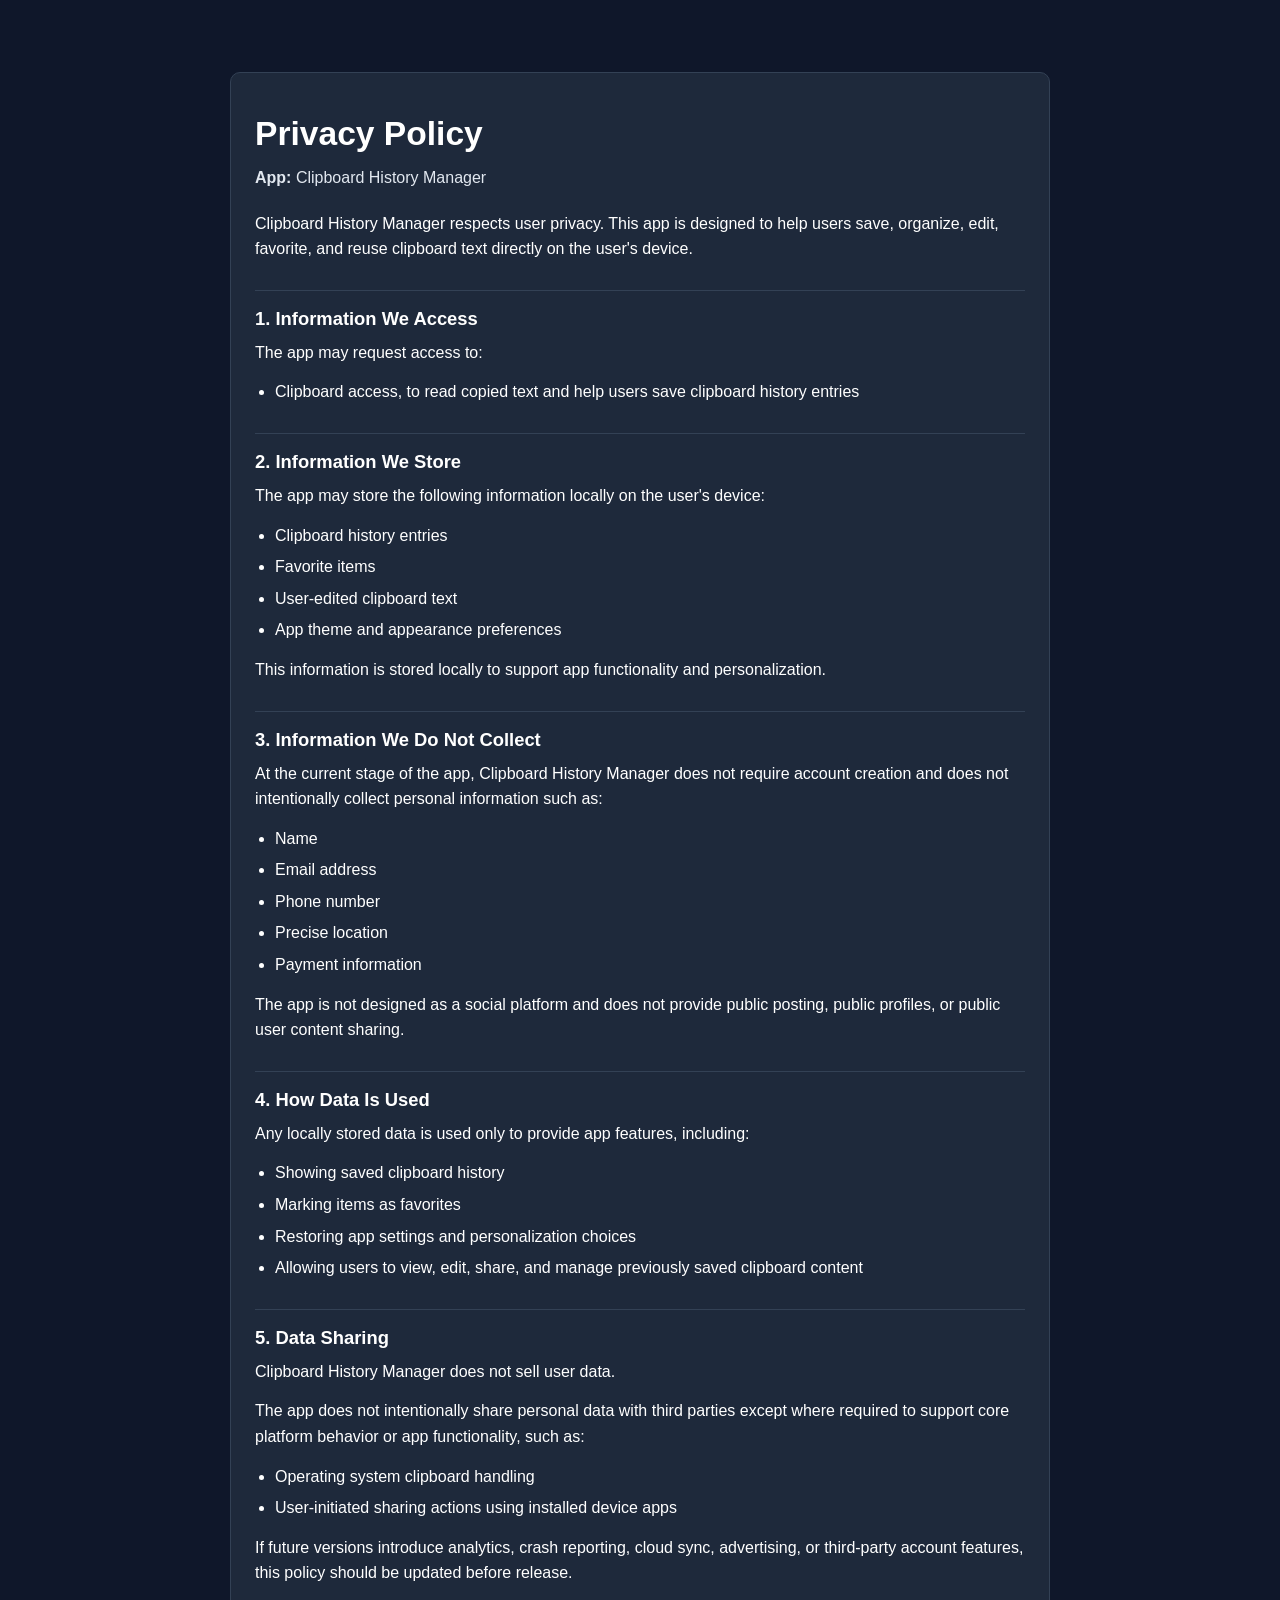
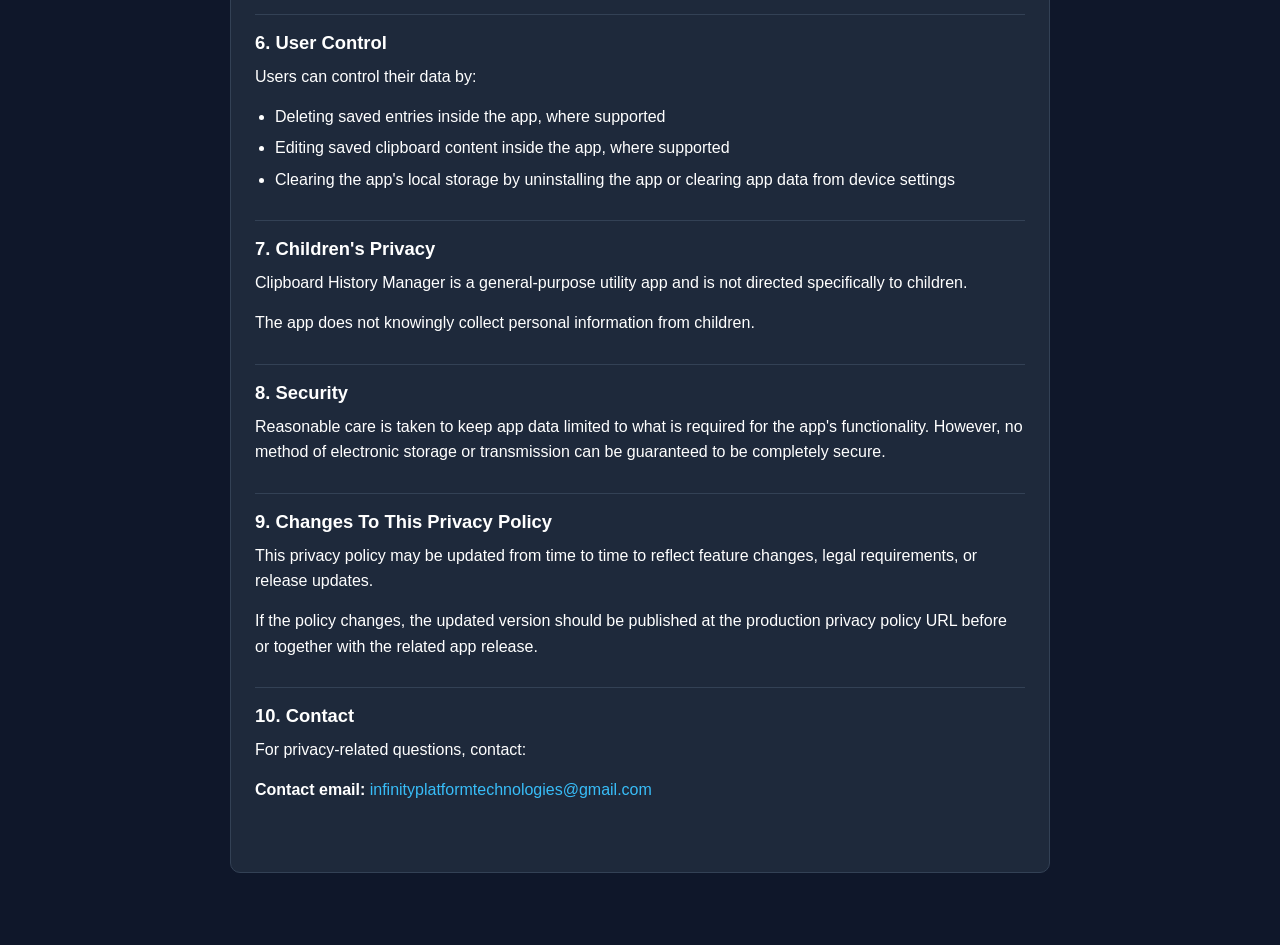
==== clipboard-history-manager/privacy-policy.html @ 902b2849 "Add privacy policy for Clipboard History Manager This file contains the privacy policy for the Clipb" ====
<!DOCTYPE html>
<html lang="en">
<head>
  <meta charset="utf-8">
  <meta name="viewport" content="width=device-width, initial-scale=1">
  <title>Clipboard History Manager Privacy Policy</title>
  <style>
    :root {
      color-scheme: light;
      --bg: #0f172a;
      --surface: #1e293b;
      --text: #ffffff;
      --muted: #cbd5f5;
      --border: #334155;
      --accent: #38bdf8;
    }

    * {
      box-sizing: border-box;
    }

    body {
      margin: 0;
      font-family: Arial, sans-serif;
      background: var(--bg);
      color: var(--text);
      line-height: 1.6;
    }

    .wrap {
      max-width: 1000px;
      margin: 32px auto;
      padding: 40px 20px;
      text-align: left;
    }

    .panel {
      max-width: 820px;
      margin: 0 auto;
      padding: 40px 24px 56px;
      background: var(--surface);
      border-top: 1px solid var(--border);
      border-bottom: 1px solid var(--border);
      border-left: 1px solid var(--border);
      border-right: 1px solid var(--border);
      border-radius: 10px;
    }

    h1, h2 {
      line-height: 1.25;
      margin-top: 0;
    }

    h1 {
      font-size: 2.1rem;
      margin-bottom: 10px;
    }

    h2 {
      font-size: 1.15rem;
      margin-top: 28px;
      margin-bottom: 10px;
      color: var(--text);
      padding-top: 16px;
      border-top: 1px solid var(--border);
    }

    p {
      margin: 0 0 14px;
    }

    ul {
      margin: 0 0 14px 20px;
      padding: 0;
    }

    li {
      margin-bottom: 6px;
    }

    .meta {
      color: #e2e8f0;
      margin-bottom: 20px;
    }

    a {
      color: var(--accent);
      text-decoration: none;
    }

    a:hover {
      text-decoration: underline;
    }
  </style>
</head>
<body>
  <main class="wrap">
    <section class="panel">
      <h1>Privacy Policy</h1>
      <p class="meta"><strong>App:</strong> Clipboard History Manager</p>

      <p>Clipboard History Manager respects user privacy. This app is designed to help users save, organize, edit, favorite, and reuse clipboard text directly on the user's device.</p>

      <h2>1. Information We Access</h2>
      <p>The app may request access to:</p>
      <ul>
        <li>Clipboard access, to read copied text and help users save clipboard history entries</li>
      </ul>

      <h2>2. Information We Store</h2>
      <p>The app may store the following information locally on the user's device:</p>
      <ul>
        <li>Clipboard history entries</li>
        <li>Favorite items</li>
        <li>User-edited clipboard text</li>
        <li>App theme and appearance preferences</li>
      </ul>
      <p>This information is stored locally to support app functionality and personalization.</p>

      <h2>3. Information We Do Not Collect</h2>
      <p>At the current stage of the app, Clipboard History Manager does not require account creation and does not intentionally collect personal information such as:</p>
      <ul>
        <li>Name</li>
        <li>Email address</li>
        <li>Phone number</li>
        <li>Precise location</li>
        <li>Payment information</li>
      </ul>
      <p>The app is not designed as a social platform and does not provide public posting, public profiles, or public user content sharing.</p>

      <h2>4. How Data Is Used</h2>
      <p>Any locally stored data is used only to provide app features, including:</p>
      <ul>
        <li>Showing saved clipboard history</li>
        <li>Marking items as favorites</li>
        <li>Restoring app settings and personalization choices</li>
        <li>Allowing users to view, edit, share, and manage previously saved clipboard content</li>
      </ul>

      <h2>5. Data Sharing</h2>
      <p>Clipboard History Manager does not sell user data.</p>
      <p>The app does not intentionally share personal data with third parties except where required to support core platform behavior or app functionality, such as:</p>
      <ul>
        <li>Operating system clipboard handling</li>
        <li>User-initiated sharing actions using installed device apps</li>
      </ul>
      <p>If future versions introduce analytics, crash reporting, cloud sync, advertising, or third-party account features, this policy should be updated before release.</p>

      <h2>6. User Control</h2>
      <p>Users can control their data by:</p>
      <ul>
        <li>Deleting saved entries inside the app, where supported</li>
        <li>Editing saved clipboard content inside the app, where supported</li>
        <li>Clearing the app's local storage by uninstalling the app or clearing app data from device settings</li>
      </ul>

      <h2>7. Children's Privacy</h2>
      <p>Clipboard History Manager is a general-purpose utility app and is not directed specifically to children.</p>
      <p>The app does not knowingly collect personal information from children.</p>

      <h2>8. Security</h2>
      <p>Reasonable care is taken to keep app data limited to what is required for the app's functionality. However, no method of electronic storage or transmission can be guaranteed to be completely secure.</p>

      <h2>9. Changes To This Privacy Policy</h2>
      <p>This privacy policy may be updated from time to time to reflect feature changes, legal requirements, or release updates.</p>
      <p>If the policy changes, the updated version should be published at the production privacy policy URL before or together with the related app release.</p>

      <h2>10. Contact</h2>
      <p>For privacy-related questions, contact:</p>
      <p><strong>Contact email:</strong> <a href="mailto:infinityplatformtechnologies@gmail.com">infinityplatformtechnologies@gmail.com</a></p>
    </section>
  </main>
</body>
</html>
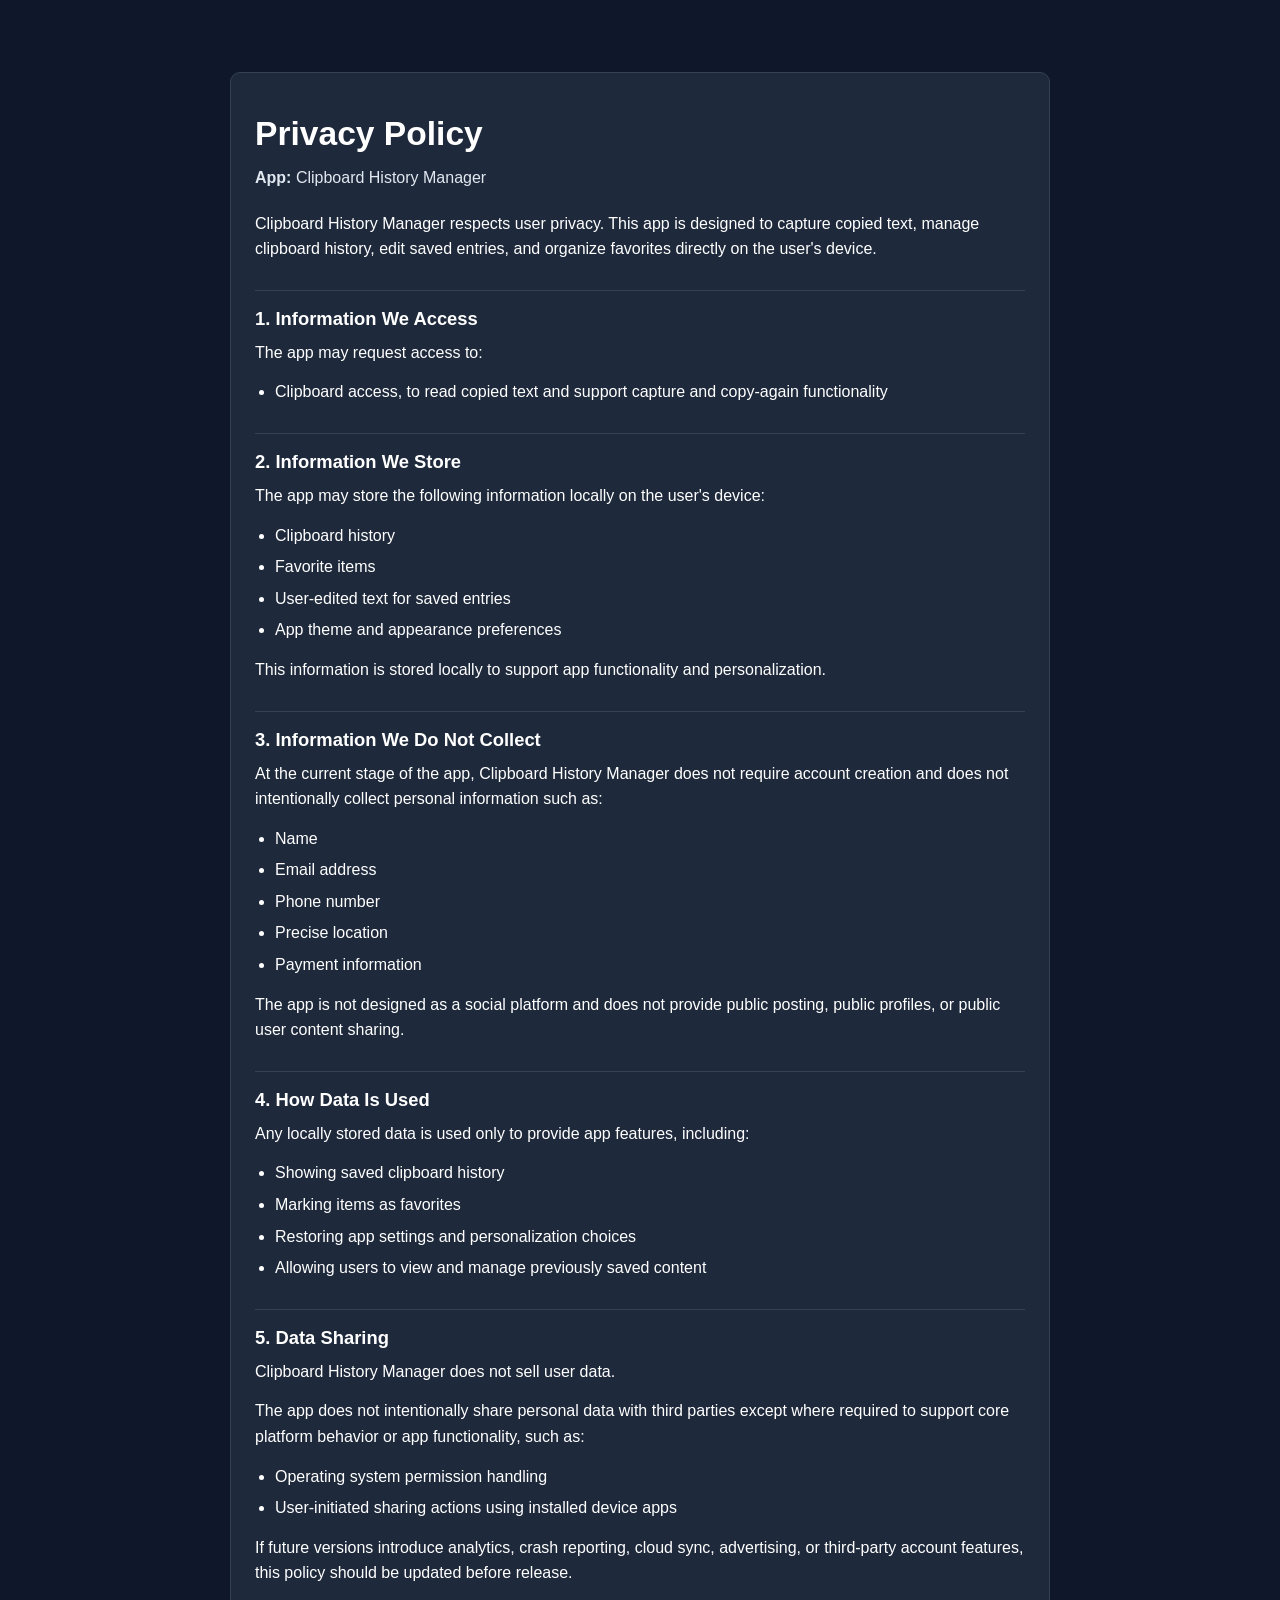
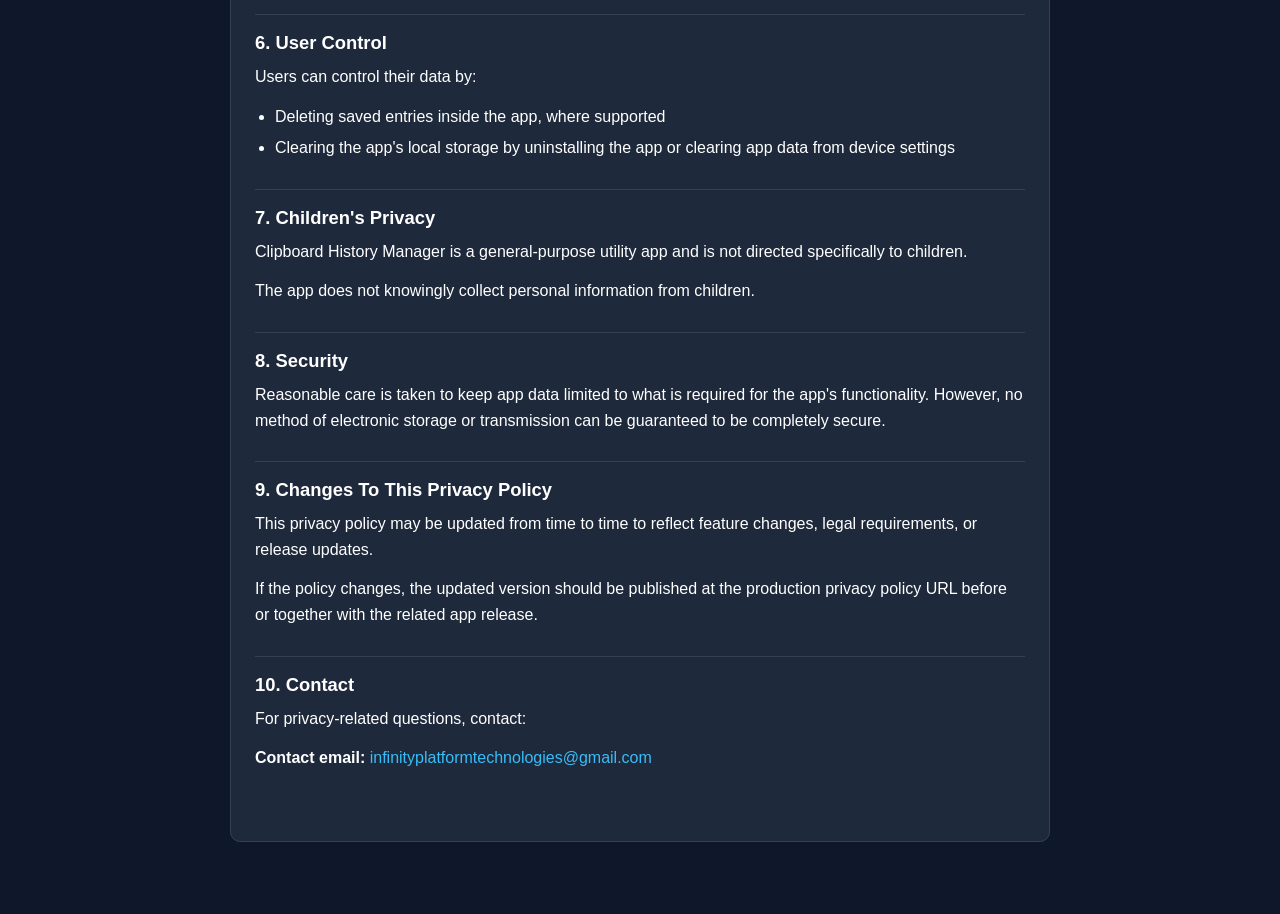
==== commit bbec6fb1: "Update privacy policy language for clarity" ====
--- a/clipboard-history-manager/privacy-policy.html
+++ b/clipboard-history-manager/privacy-policy.html
@@ -99,20 +99,20 @@
       <h1>Privacy Policy</h1>
       <p class="meta"><strong>App:</strong> Clipboard History Manager</p>
 
-      <p>Clipboard History Manager respects user privacy. This app is designed to help users save, organize, edit, favorite, and reuse clipboard text directly on the user's device.</p>
+      <p>Clipboard History Manager respects user privacy. This app is designed to capture copied text, manage clipboard history, edit saved entries, and organize favorites directly on the user's device.</p>
 
       <h2>1. Information We Access</h2>
       <p>The app may request access to:</p>
       <ul>
-        <li>Clipboard access, to read copied text and help users save clipboard history entries</li>
+        <li>Clipboard access, to read copied text and support capture and copy-again functionality</li>
       </ul>
 
       <h2>2. Information We Store</h2>
       <p>The app may store the following information locally on the user's device:</p>
       <ul>
-        <li>Clipboard history entries</li>
+        <li>Clipboard history</li>
         <li>Favorite items</li>
-        <li>User-edited clipboard text</li>
+        <li>User-edited text for saved entries</li>
         <li>App theme and appearance preferences</li>
       </ul>
       <p>This information is stored locally to support app functionality and personalization.</p>
@@ -134,14 +134,14 @@
         <li>Showing saved clipboard history</li>
         <li>Marking items as favorites</li>
         <li>Restoring app settings and personalization choices</li>
-        <li>Allowing users to view, edit, share, and manage previously saved clipboard content</li>
+        <li>Allowing users to view and manage previously saved content</li>
       </ul>
 
       <h2>5. Data Sharing</h2>
       <p>Clipboard History Manager does not sell user data.</p>
       <p>The app does not intentionally share personal data with third parties except where required to support core platform behavior or app functionality, such as:</p>
       <ul>
-        <li>Operating system clipboard handling</li>
+        <li>Operating system permission handling</li>
         <li>User-initiated sharing actions using installed device apps</li>
       </ul>
       <p>If future versions introduce analytics, crash reporting, cloud sync, advertising, or third-party account features, this policy should be updated before release.</p>
@@ -150,7 +150,6 @@
       <p>Users can control their data by:</p>
       <ul>
         <li>Deleting saved entries inside the app, where supported</li>
-        <li>Editing saved clipboard content inside the app, where supported</li>
         <li>Clearing the app's local storage by uninstalling the app or clearing app data from device settings</li>
       </ul>
 
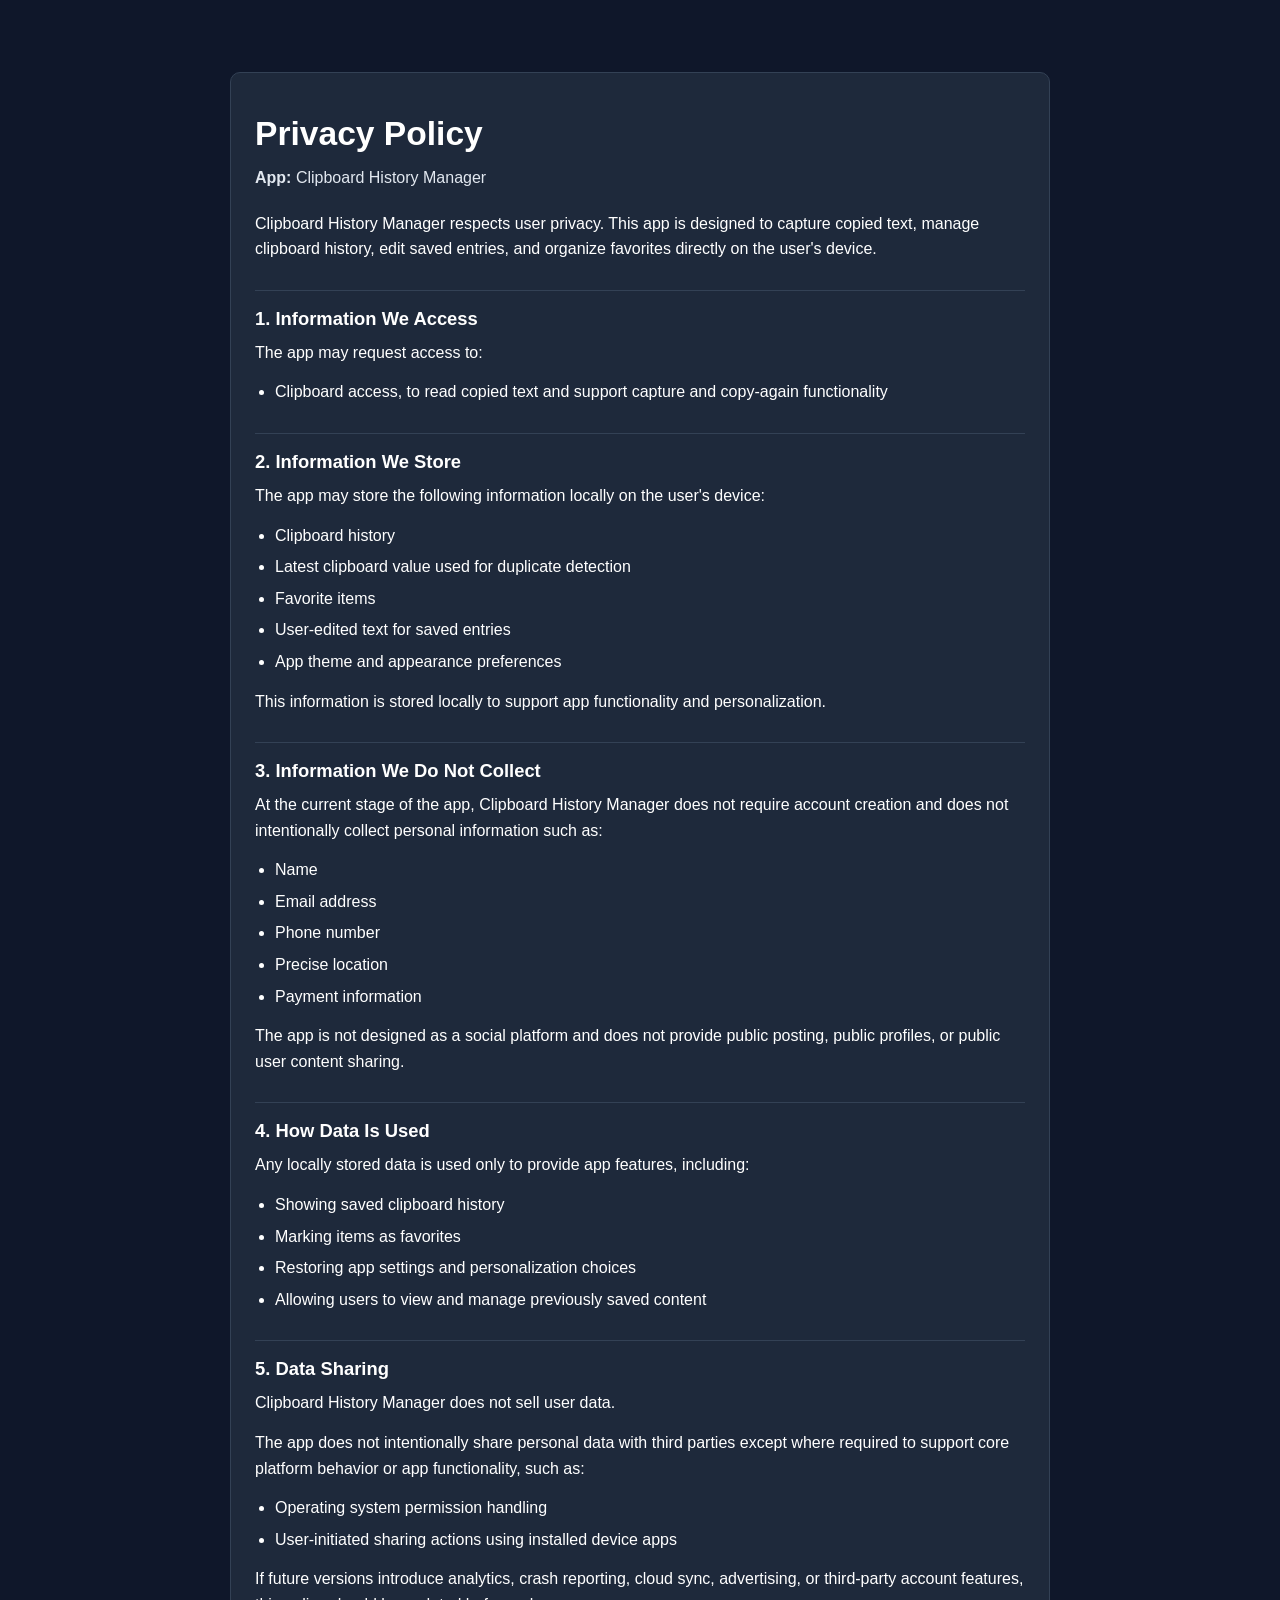
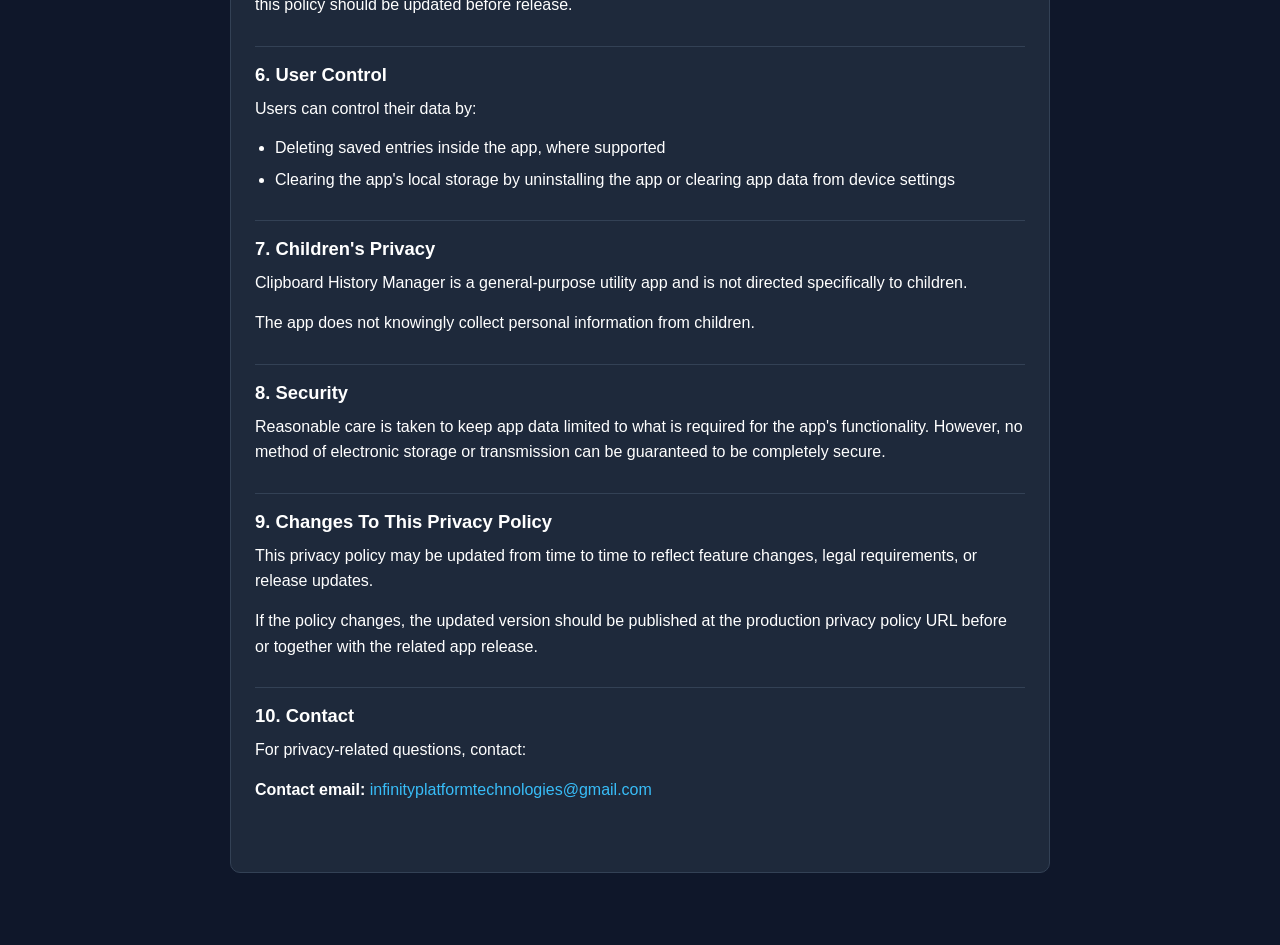
==== commit ca7d4cf8: "Update privacy-policy.html" ====
--- a/clipboard-history-manager/privacy-policy.html
+++ b/clipboard-history-manager/privacy-policy.html
@@ -111,6 +111,7 @@
       <p>The app may store the following information locally on the user's device:</p>
       <ul>
         <li>Clipboard history</li>
+        <li>Latest clipboard value used for duplicate detection</li>
         <li>Favorite items</li>
         <li>User-edited text for saved entries</li>
         <li>App theme and appearance preferences</li>
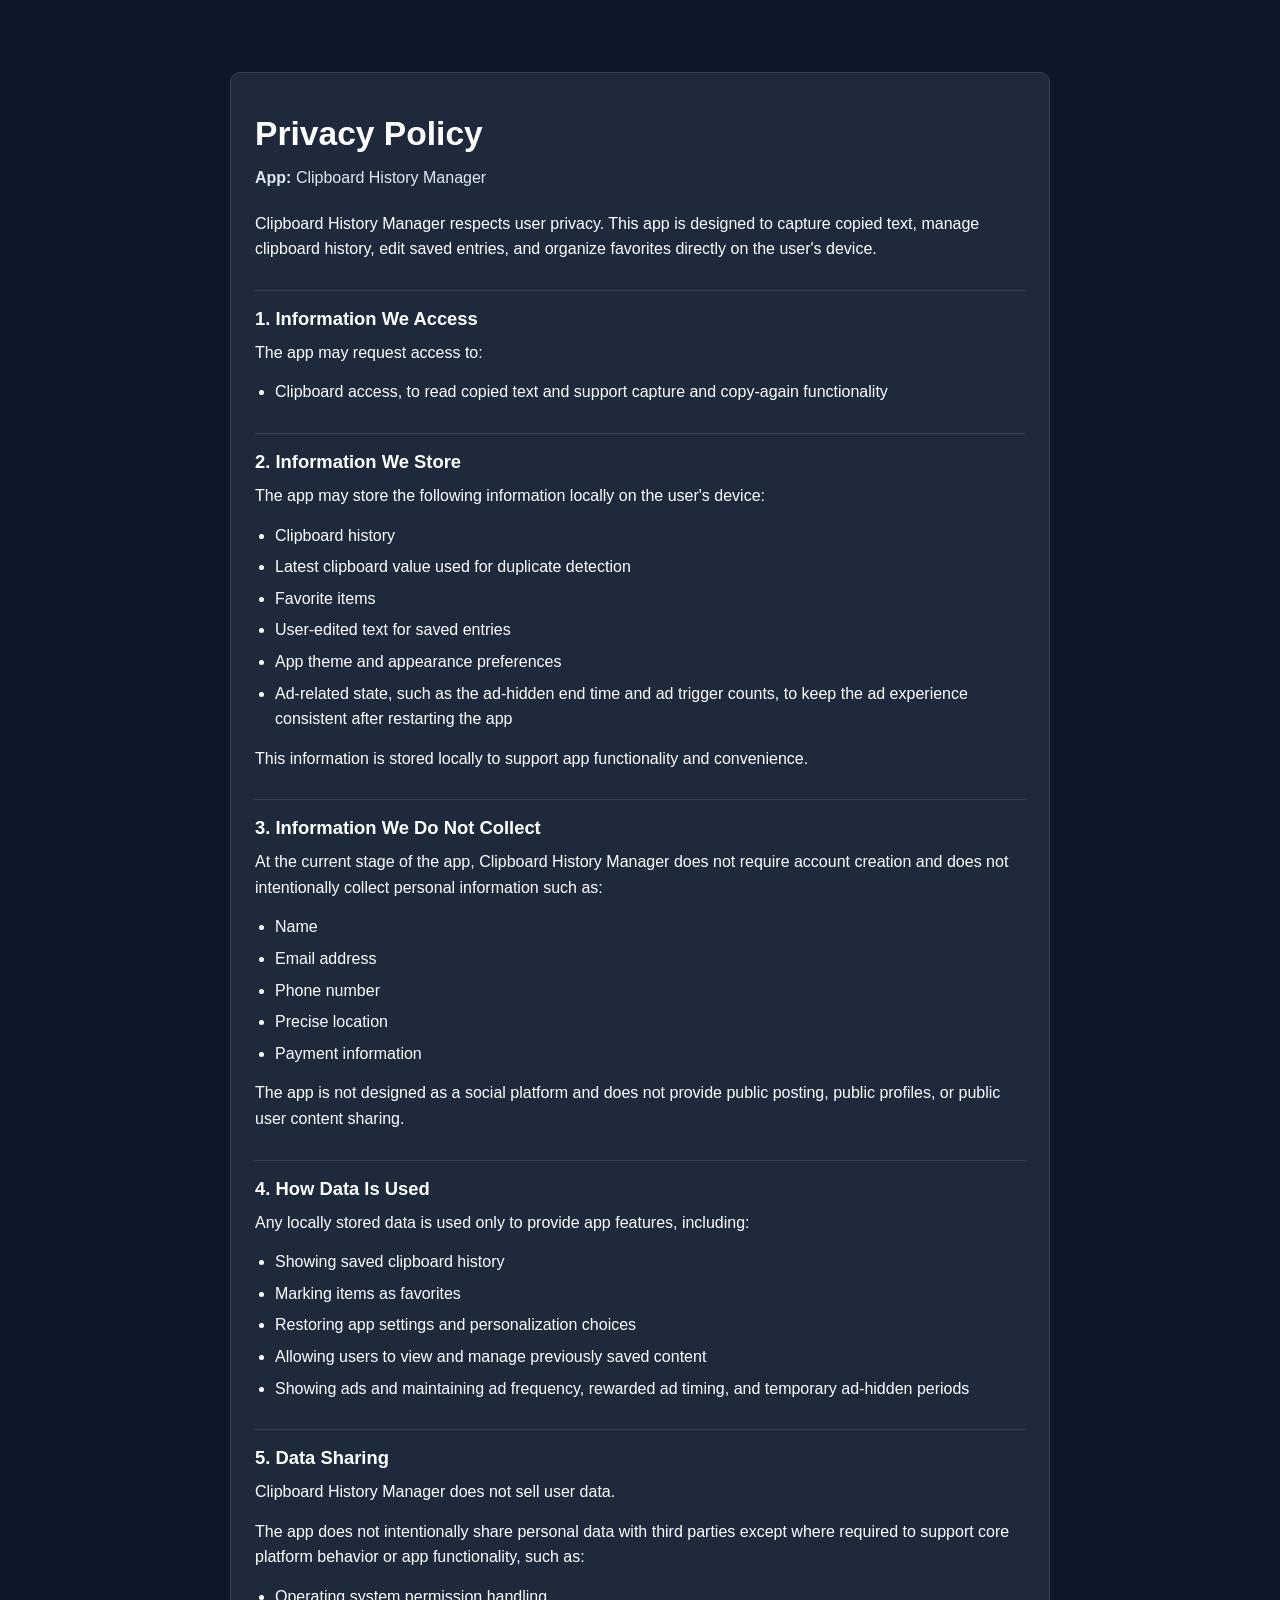
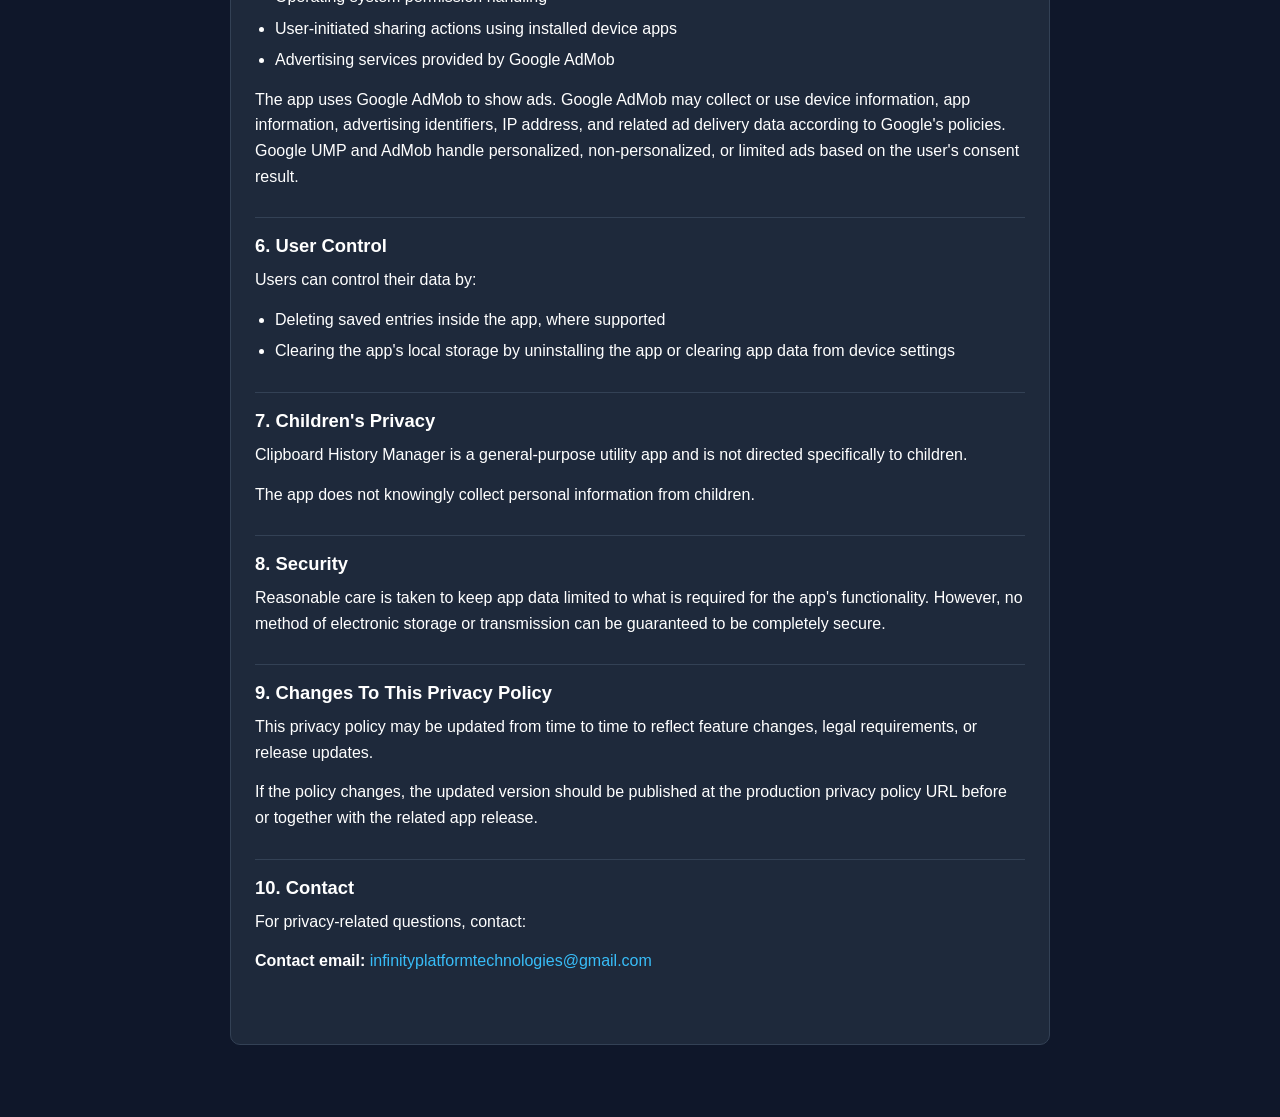
==== commit 3941a677: "Update privacy-policy.html" ====
--- a/clipboard-history-manager/privacy-policy.html
+++ b/clipboard-history-manager/privacy-policy.html
@@ -115,8 +115,9 @@
         <li>Favorite items</li>
         <li>User-edited text for saved entries</li>
         <li>App theme and appearance preferences</li>
+        <li>Ad-related state, such as the ad-hidden end time and ad trigger counts, to keep the ad experience consistent after restarting the app</li>
       </ul>
-      <p>This information is stored locally to support app functionality and personalization.</p>
+      <p>This information is stored locally to support app functionality and convenience.</p>
 
       <h2>3. Information We Do Not Collect</h2>
       <p>At the current stage of the app, Clipboard History Manager does not require account creation and does not intentionally collect personal information such as:</p>
@@ -136,6 +137,7 @@
         <li>Marking items as favorites</li>
         <li>Restoring app settings and personalization choices</li>
         <li>Allowing users to view and manage previously saved content</li>
+        <li>Showing ads and maintaining ad frequency, rewarded ad timing, and temporary ad-hidden periods</li>
       </ul>
 
       <h2>5. Data Sharing</h2>
@@ -144,8 +146,9 @@
       <ul>
         <li>Operating system permission handling</li>
         <li>User-initiated sharing actions using installed device apps</li>
+        <li>Advertising services provided by Google AdMob</li>
       </ul>
-      <p>If future versions introduce analytics, crash reporting, cloud sync, advertising, or third-party account features, this policy should be updated before release.</p>
+      <p>The app uses Google AdMob to show ads. Google AdMob may collect or use device information, app information, advertising identifiers, IP address, and related ad delivery data according to Google's policies. Google UMP and AdMob handle personalized, non-personalized, or limited ads based on the user's consent result.</p>
 
       <h2>6. User Control</h2>
       <p>Users can control their data by:</p>
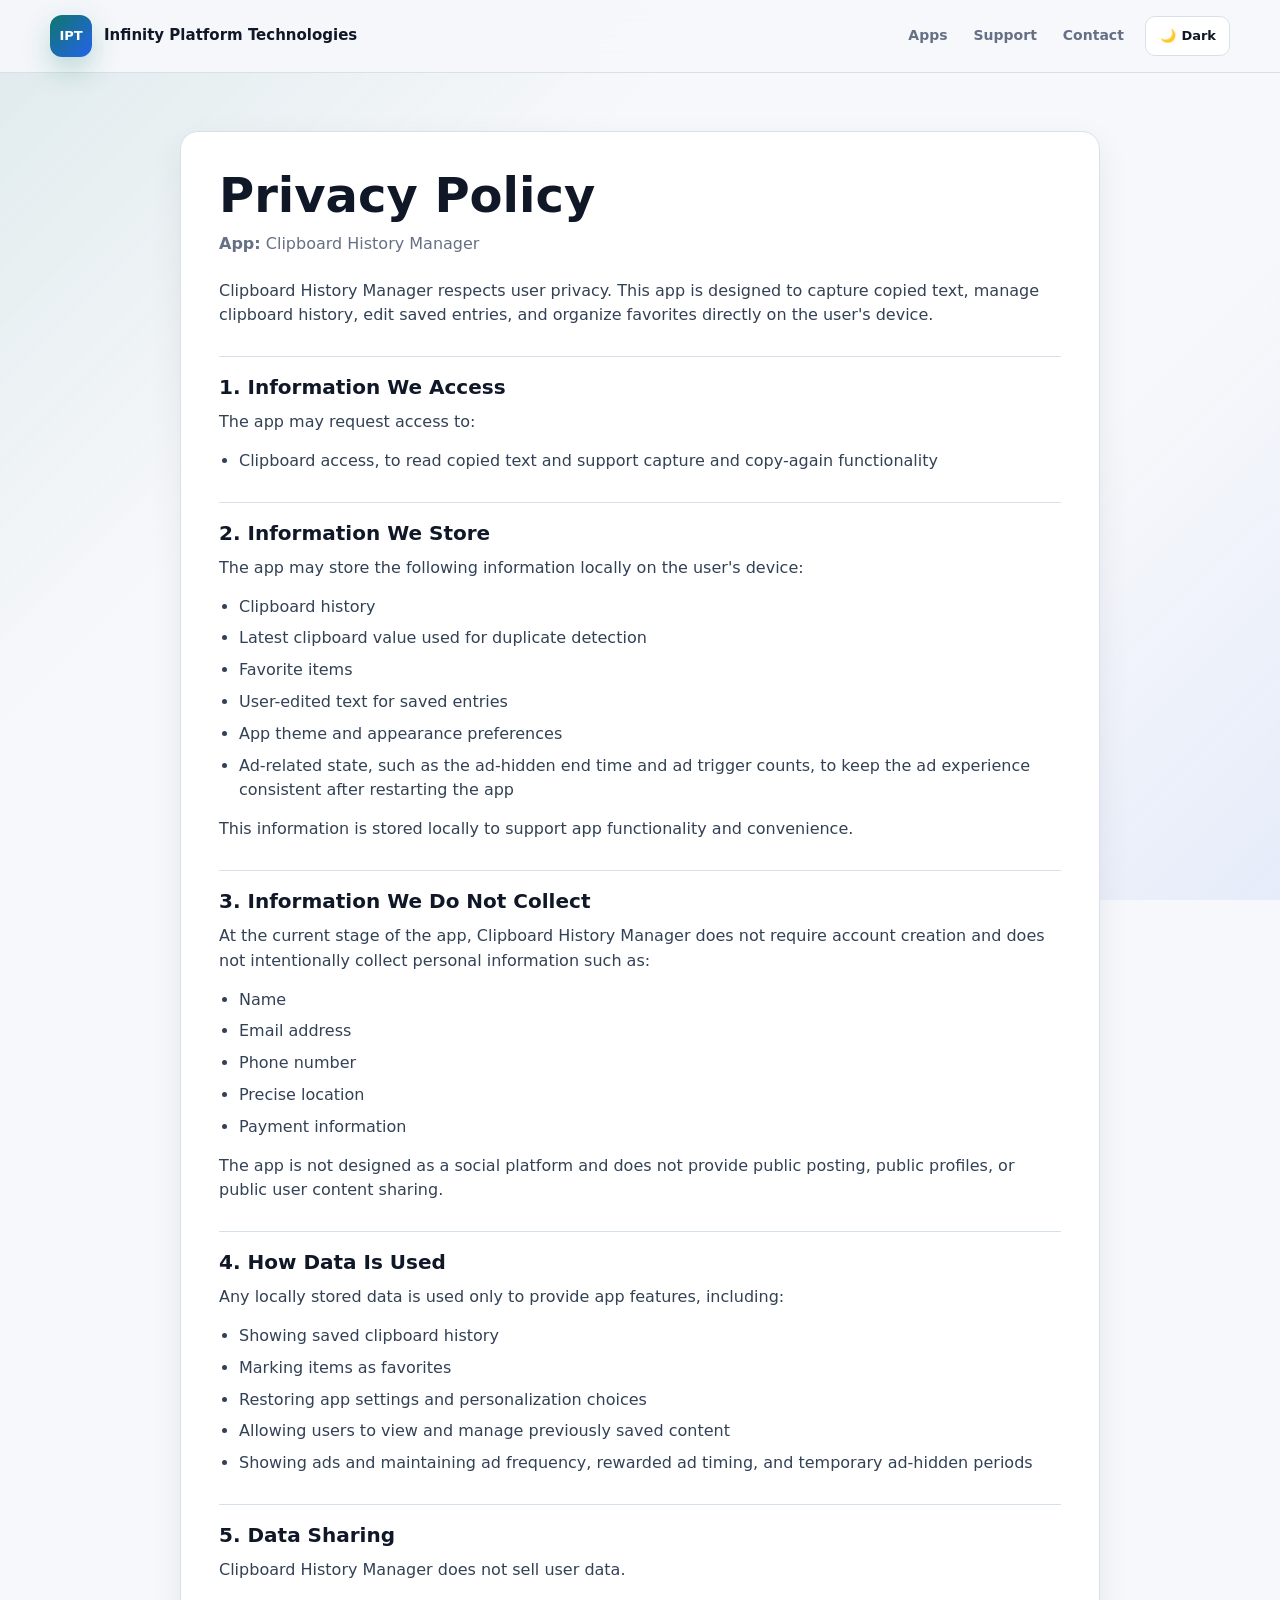
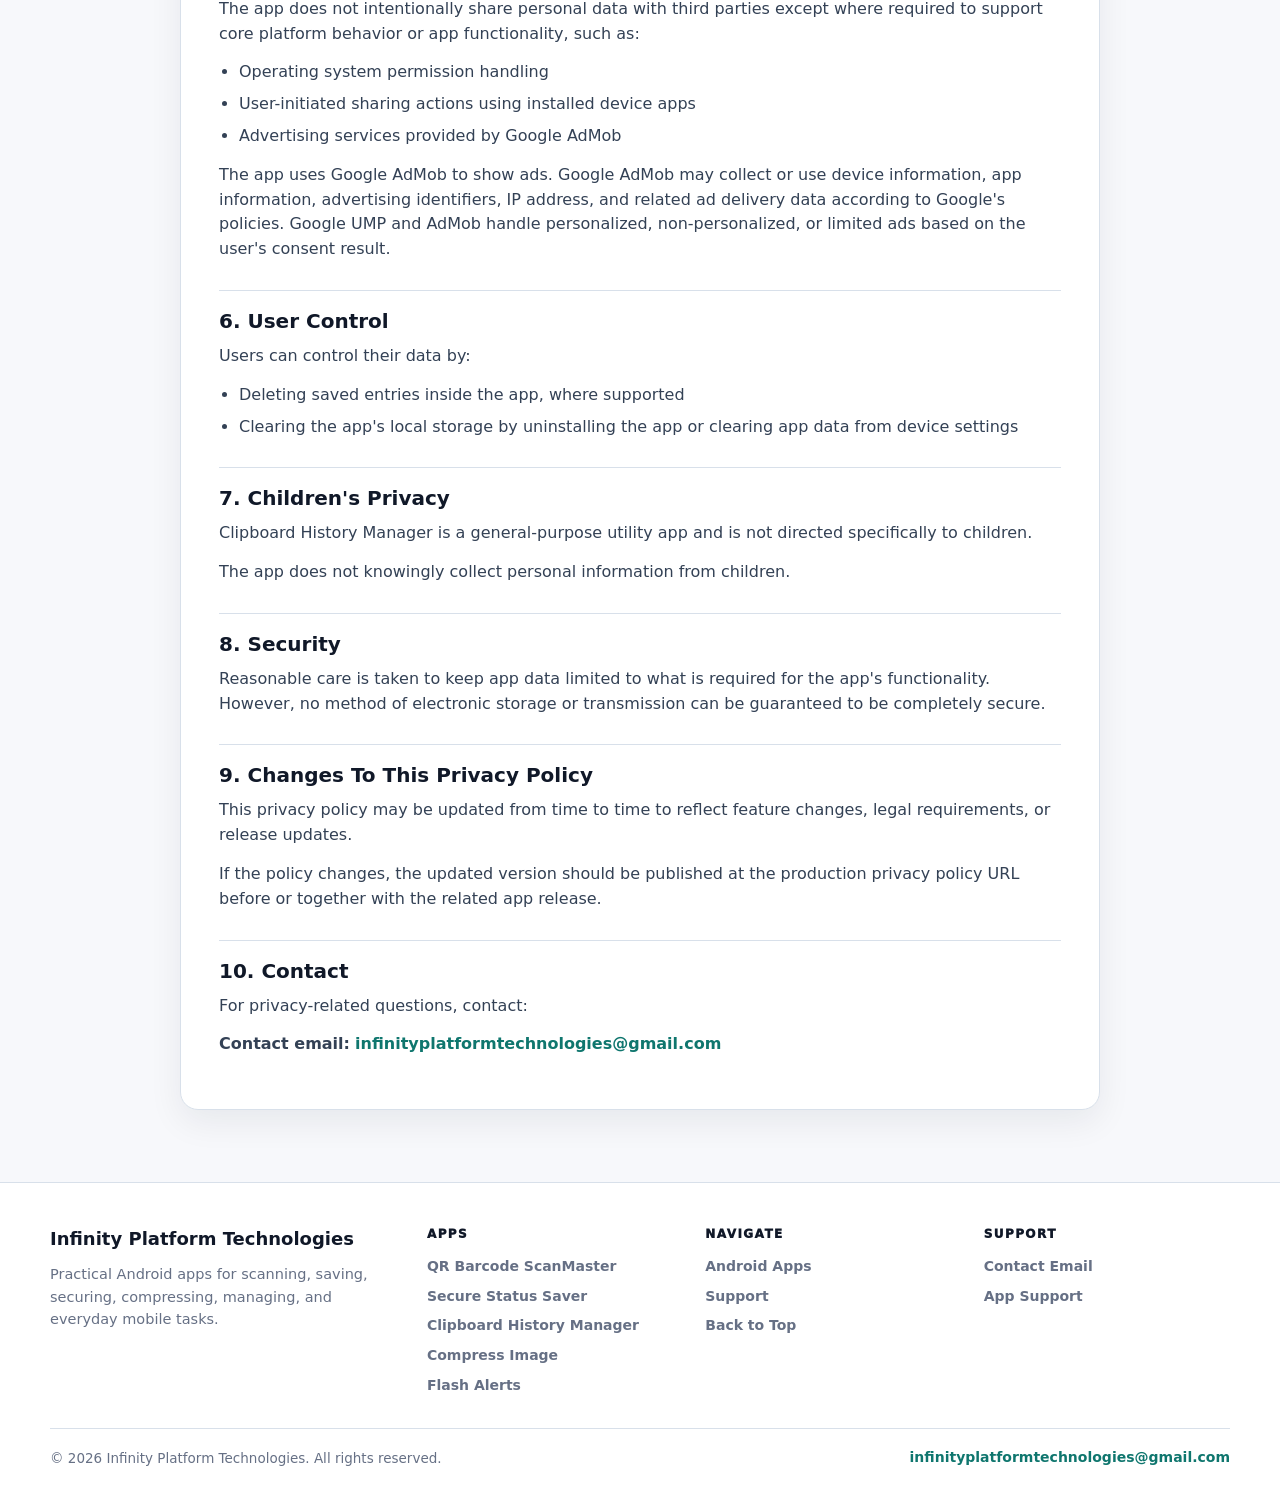
==== commit 91e672f6: "Add files via upload" ====
--- a/clipboard-history-manager/privacy-policy.html
+++ b/clipboard-history-manager/privacy-policy.html
@@ -1,177 +1,98 @@
 <!DOCTYPE html>
-<html lang="en">
+<html lang="en" data-theme="light">
 <head>
-  <meta charset="utf-8">
-  <meta name="viewport" content="width=device-width, initial-scale=1">
+  <meta charset="utf-8" />
+  <meta name="viewport" content="width=device-width, initial-scale=1" />
   <title>Clipboard History Manager Privacy Policy</title>
-  <style>
-    :root {
-      color-scheme: light;
-      --bg: #0f172a;
-      --surface: #1e293b;
-      --text: #ffffff;
-      --muted: #cbd5f5;
-      --border: #334155;
-      --accent: #38bdf8;
-    }
+  <meta name="robots" content="index, follow" />
+  <meta name="theme-color" content="#0f766e" />
+  <link rel="stylesheet" href="/index.css" />
+</head>
+<body id="top" data-page="privacy">
+  <div id="site-header"></div>
 
-    * {
-      box-sizing: border-box;
-    }
-
-    body {
-      margin: 0;
-      font-family: Arial, sans-serif;
-      background: var(--bg);
-      color: var(--text);
-      line-height: 1.6;
-    }
-
-    .wrap {
-      max-width: 1000px;
-      margin: 32px auto;
-      padding: 40px 20px;
-      text-align: left;
-    }
-
-    .panel {
-      max-width: 820px;
-      margin: 0 auto;
-      padding: 40px 24px 56px;
-      background: var(--surface);
-      border-top: 1px solid var(--border);
-      border-bottom: 1px solid var(--border);
-      border-left: 1px solid var(--border);
-      border-right: 1px solid var(--border);
-      border-radius: 10px;
-    }
-
-    h1, h2 {
-      line-height: 1.25;
-      margin-top: 0;
-    }
-
-    h1 {
-      font-size: 2.1rem;
-      margin-bottom: 10px;
-    }
-
-    h2 {
-      font-size: 1.15rem;
-      margin-top: 28px;
-      margin-bottom: 10px;
-      color: var(--text);
-      padding-top: 16px;
-      border-top: 1px solid var(--border);
-    }
-
-    p {
-      margin: 0 0 14px;
-    }
-
-    ul {
-      margin: 0 0 14px 20px;
-      padding: 0;
-    }
-
-    li {
-      margin-bottom: 6px;
-    }
-
-    .meta {
-      color: #e2e8f0;
-      margin-bottom: 20px;
-    }
-
-    a {
-      color: var(--accent);
-      text-decoration: none;
-    }
-
-    a:hover {
-      text-decoration: underline;
-    }
-  </style>
-</head>
-<body>
-  <main class="wrap">
-    <section class="panel">
-      <h1>Privacy Policy</h1>
-      <p class="meta"><strong>App:</strong> Clipboard History Manager</p>
-
-      <p>Clipboard History Manager respects user privacy. This app is designed to capture copied text, manage clipboard history, edit saved entries, and organize favorites directly on the user's device.</p>
-
-      <h2>1. Information We Access</h2>
-      <p>The app may request access to:</p>
-      <ul>
-        <li>Clipboard access, to read copied text and support capture and copy-again functionality</li>
-      </ul>
-
-      <h2>2. Information We Store</h2>
-      <p>The app may store the following information locally on the user's device:</p>
-      <ul>
-        <li>Clipboard history</li>
-        <li>Latest clipboard value used for duplicate detection</li>
-        <li>Favorite items</li>
-        <li>User-edited text for saved entries</li>
-        <li>App theme and appearance preferences</li>
-        <li>Ad-related state, such as the ad-hidden end time and ad trigger counts, to keep the ad experience consistent after restarting the app</li>
-      </ul>
-      <p>This information is stored locally to support app functionality and convenience.</p>
-
-      <h2>3. Information We Do Not Collect</h2>
-      <p>At the current stage of the app, Clipboard History Manager does not require account creation and does not intentionally collect personal information such as:</p>
-      <ul>
-        <li>Name</li>
-        <li>Email address</li>
-        <li>Phone number</li>
-        <li>Precise location</li>
-        <li>Payment information</li>
-      </ul>
-      <p>The app is not designed as a social platform and does not provide public posting, public profiles, or public user content sharing.</p>
-
-      <h2>4. How Data Is Used</h2>
-      <p>Any locally stored data is used only to provide app features, including:</p>
-      <ul>
-        <li>Showing saved clipboard history</li>
-        <li>Marking items as favorites</li>
-        <li>Restoring app settings and personalization choices</li>
-        <li>Allowing users to view and manage previously saved content</li>
-        <li>Showing ads and maintaining ad frequency, rewarded ad timing, and temporary ad-hidden periods</li>
-      </ul>
-
-      <h2>5. Data Sharing</h2>
-      <p>Clipboard History Manager does not sell user data.</p>
-      <p>The app does not intentionally share personal data with third parties except where required to support core platform behavior or app functionality, such as:</p>
-      <ul>
-        <li>Operating system permission handling</li>
-        <li>User-initiated sharing actions using installed device apps</li>
-        <li>Advertising services provided by Google AdMob</li>
-      </ul>
-      <p>The app uses Google AdMob to show ads. Google AdMob may collect or use device information, app information, advertising identifiers, IP address, and related ad delivery data according to Google's policies. Google UMP and AdMob handle personalized, non-personalized, or limited ads based on the user's consent result.</p>
-
-      <h2>6. User Control</h2>
-      <p>Users can control their data by:</p>
-      <ul>
-        <li>Deleting saved entries inside the app, where supported</li>
-        <li>Clearing the app's local storage by uninstalling the app or clearing app data from device settings</li>
-      </ul>
-
-      <h2>7. Children's Privacy</h2>
-      <p>Clipboard History Manager is a general-purpose utility app and is not directed specifically to children.</p>
-      <p>The app does not knowingly collect personal information from children.</p>
-
-      <h2>8. Security</h2>
-      <p>Reasonable care is taken to keep app data limited to what is required for the app's functionality. However, no method of electronic storage or transmission can be guaranteed to be completely secure.</p>
-
-      <h2>9. Changes To This Privacy Policy</h2>
-      <p>This privacy policy may be updated from time to time to reflect feature changes, legal requirements, or release updates.</p>
-      <p>If the policy changes, the updated version should be published at the production privacy policy URL before or together with the related app release.</p>
-
-      <h2>10. Contact</h2>
-      <p>For privacy-related questions, contact:</p>
+  <main class="policy-page">
+    <section class="policy-panel">
+      <h1>Privacy Policy</h1>
+      <p class="meta"><strong>App:</strong> Clipboard History Manager</p>
+
+      <p>Clipboard History Manager respects user privacy. This app is designed to capture copied text, manage clipboard history, edit saved entries, and organize favorites directly on the user's device.</p>
+
+      <h2>1. Information We Access</h2>
+      <p>The app may request access to:</p>
+      <ul>
+        <li>Clipboard access, to read copied text and support capture and copy-again functionality</li>
+      </ul>
+
+      <h2>2. Information We Store</h2>
+      <p>The app may store the following information locally on the user's device:</p>
+      <ul>
+        <li>Clipboard history</li>
+        <li>Latest clipboard value used for duplicate detection</li>
+        <li>Favorite items</li>
+        <li>User-edited text for saved entries</li>
+        <li>App theme and appearance preferences</li>
+        <li>Ad-related state, such as the ad-hidden end time and ad trigger counts, to keep the ad experience consistent after restarting the app</li>
+      </ul>
+      <p>This information is stored locally to support app functionality and convenience.</p>
+
+      <h2>3. Information We Do Not Collect</h2>
+      <p>At the current stage of the app, Clipboard History Manager does not require account creation and does not intentionally collect personal information such as:</p>
+      <ul>
+        <li>Name</li>
+        <li>Email address</li>
+        <li>Phone number</li>
+        <li>Precise location</li>
+        <li>Payment information</li>
+      </ul>
+      <p>The app is not designed as a social platform and does not provide public posting, public profiles, or public user content sharing.</p>
+
+      <h2>4. How Data Is Used</h2>
+      <p>Any locally stored data is used only to provide app features, including:</p>
+      <ul>
+        <li>Showing saved clipboard history</li>
+        <li>Marking items as favorites</li>
+        <li>Restoring app settings and personalization choices</li>
+        <li>Allowing users to view and manage previously saved content</li>
+        <li>Showing ads and maintaining ad frequency, rewarded ad timing, and temporary ad-hidden periods</li>
+      </ul>
+
+      <h2>5. Data Sharing</h2>
+      <p>Clipboard History Manager does not sell user data.</p>
+      <p>The app does not intentionally share personal data with third parties except where required to support core platform behavior or app functionality, such as:</p>
+      <ul>
+        <li>Operating system permission handling</li>
+        <li>User-initiated sharing actions using installed device apps</li>
+        <li>Advertising services provided by Google AdMob</li>
+      </ul>
+      <p>The app uses Google AdMob to show ads. Google AdMob may collect or use device information, app information, advertising identifiers, IP address, and related ad delivery data according to Google's policies. Google UMP and AdMob handle personalized, non-personalized, or limited ads based on the user's consent result.</p>
+
+      <h2>6. User Control</h2>
+      <p>Users can control their data by:</p>
+      <ul>
+        <li>Deleting saved entries inside the app, where supported</li>
+        <li>Clearing the app's local storage by uninstalling the app or clearing app data from device settings</li>
+      </ul>
+
+      <h2>7. Children's Privacy</h2>
+      <p>Clipboard History Manager is a general-purpose utility app and is not directed specifically to children.</p>
+      <p>The app does not knowingly collect personal information from children.</p>
+
+      <h2>8. Security</h2>
+      <p>Reasonable care is taken to keep app data limited to what is required for the app's functionality. However, no method of electronic storage or transmission can be guaranteed to be completely secure.</p>
+
+      <h2>9. Changes To This Privacy Policy</h2>
+      <p>This privacy policy may be updated from time to time to reflect feature changes, legal requirements, or release updates.</p>
+      <p>If the policy changes, the updated version should be published at the production privacy policy URL before or together with the related app release.</p>
+
+      <h2>10. Contact</h2>
+      <p>For privacy-related questions, contact:</p>
       <p><strong>Contact email:</strong> <a href="mailto:infinityplatformtechnologies@gmail.com">infinityplatformtechnologies@gmail.com</a></p>
     </section>
   </main>
+
+  <div id="site-footer"></div>
+
+  <script src="/index.js"></script>
 </body>
-</html>
+</html>
--- a/index.css
+++ b/index.css
@@ -0,0 +1,1002 @@
+:root {
+  --bg: #f7f8fb;
+  --surface: #ffffff;
+  --surface-soft: #f0f4f8;
+  --heading: #101828;
+  --text: #334155;
+  --muted: #667085;
+  --border: #d8e0ea;
+  --primary: #0f766e;
+  --primary-dark: #115e59;
+  --primary-soft: rgba(15, 118, 110, 0.1);
+  --accent: #2563eb;
+  --accent-soft: rgba(37, 99, 235, 0.1);
+  --shadow: 0 22px 60px rgba(15, 23, 42, 0.09);
+  --card-shadow: 0 12px 34px rgba(15, 23, 42, 0.07);
+}
+
+html[data-theme="dark"] {
+  --bg: #080b12;
+  --surface: #111827;
+  --surface-soft: #172033;
+  --heading: #f8fafc;
+  --text: #cbd5e1;
+  --muted: #94a3b8;
+  --border: rgba(148, 163, 184, 0.22);
+  --primary: #2dd4bf;
+  --primary-dark: #14b8a6;
+  --primary-soft: rgba(45, 212, 191, 0.12);
+  --accent: #60a5fa;
+  --accent-soft: rgba(96, 165, 250, 0.12);
+  --shadow: 0 24px 70px rgba(0, 0, 0, 0.38);
+  --card-shadow: 0 16px 48px rgba(0, 0, 0, 0.28);
+}
+
+* {
+  box-sizing: border-box;
+}
+
+html {
+  scroll-behavior: smooth;
+}
+
+body {
+  margin: 0;
+  background: var(--bg);
+  color: var(--text);
+  font-family: Inter, ui-sans-serif, system-ui, -apple-system, BlinkMacSystemFont, "Segoe UI", Arial, sans-serif;
+  line-height: 1.55;
+}
+
+body::before {
+  content: "";
+  position: fixed;
+  inset: 0;
+  z-index: -1;
+  background:
+    linear-gradient(135deg, rgba(15, 118, 110, 0.1), transparent 34%),
+    linear-gradient(315deg, rgba(37, 99, 235, 0.08), transparent 30%);
+}
+
+a {
+  color: inherit;
+}
+
+.site-header {
+  position: sticky;
+  top: 0;
+  z-index: 100;
+  border-bottom: 1px solid var(--border);
+  background: rgba(247, 248, 251, 0.9);
+  backdrop-filter: blur(18px);
+}
+
+html[data-theme="dark"] .site-header {
+  background: rgba(8, 11, 18, 0.88);
+}
+
+.site-nav {
+  width: min(1180px, calc(100% - 36px));
+  min-height: 72px;
+  margin: 0 auto;
+  display: flex;
+  align-items: center;
+  justify-content: space-between;
+  gap: 24px;
+}
+
+.brand {
+  display: flex;
+  align-items: center;
+  gap: 12px;
+  min-width: 0;
+  color: var(--heading);
+  text-decoration: none;
+}
+
+.brand-mark {
+  width: 42px;
+  height: 42px;
+  display: grid;
+  place-items: center;
+  border-radius: 12px;
+  background: linear-gradient(135deg, var(--primary), var(--accent));
+  color: #ffffff;
+  font-size: 13px;
+  font-weight: 900;
+  box-shadow: 0 12px 28px rgba(15, 118, 110, 0.26);
+  flex: 0 0 auto;
+}
+
+.brand-name {
+  color: var(--heading);
+  font-size: 15px;
+  font-weight: 850;
+  white-space: nowrap;
+  overflow: hidden;
+  text-overflow: ellipsis;
+}
+
+.nav-actions,
+.nav-links {
+  display: flex;
+  align-items: center;
+}
+
+.nav-actions {
+  gap: 10px;
+}
+
+.nav-links {
+  gap: 4px;
+}
+
+.nav-links a,
+.theme-toggle {
+  border-radius: 10px;
+  color: var(--muted);
+  font-size: 14px;
+  font-weight: 750;
+  text-decoration: none;
+}
+
+.nav-links a {
+  padding: 9px 11px;
+}
+
+.nav-links a:hover {
+  background: var(--surface-soft);
+  color: var(--heading);
+}
+
+.theme-toggle {
+  min-height: 40px;
+  padding: 0 13px;
+  border: 1px solid var(--border);
+  background: var(--surface);
+  color: var(--heading);
+  cursor: pointer;
+  font: inherit;
+  font-size: 13px;
+  font-weight: 800;
+}
+
+#themeIcon {
+  display: inline-flex;
+  align-items: center;
+  justify-content: center;
+  width: 18px;
+  line-height: 1;
+}
+
+.hero {
+  border-bottom: 1px solid var(--border);
+  background: linear-gradient(180deg, var(--surface), rgba(255, 255, 255, 0));
+}
+
+.hero-inner,
+.section {
+  width: min(1180px, calc(100% - 36px));
+  margin: 0 auto;
+}
+
+.hero-inner {
+  min-height: 610px;
+  padding: 78px 0 70px;
+  display: grid;
+  grid-template-columns: minmax(0, 1.05fr) minmax(360px, 0.95fr);
+  align-items: center;
+  gap: 54px;
+}
+
+.eyebrow {
+  margin: 0 0 14px;
+  color: var(--primary);
+  font-size: 12px;
+  font-weight: 900;
+  letter-spacing: 0.14em;
+  text-transform: uppercase;
+}
+
+.hero h1,
+.section-head h2,
+.support-shell h2 {
+  margin: 0;
+  color: var(--heading);
+  letter-spacing: 0;
+}
+
+.hero h1 {
+  max-width: 760px;
+  font-size: clamp(42px, 6vw, 68px);
+  line-height: 1;
+}
+
+.hero-text {
+  max-width: 640px;
+  margin: 24px 0 0;
+  color: var(--muted);
+  font-size: 18px;
+}
+
+.hero-actions,
+.support-actions {
+  display: flex;
+  flex-wrap: wrap;
+  gap: 12px;
+}
+
+.hero-actions {
+  margin-top: 32px;
+}
+
+.btn {
+  min-height: 48px;
+  display: inline-flex;
+  align-items: center;
+  justify-content: center;
+  padding: 12px 17px;
+  border-radius: 10px;
+  text-decoration: none;
+  font-size: 14px;
+  font-weight: 850;
+}
+
+.btn-primary {
+  background: var(--primary);
+  color: #ffffff;
+  box-shadow: 0 14px 28px rgba(15, 118, 110, 0.24);
+}
+
+.btn-primary:hover,
+.store-btn:hover {
+  background: var(--primary-dark);
+}
+
+.btn-secondary {
+  border: 1px solid var(--border);
+  background: var(--surface);
+  color: var(--heading);
+}
+
+.catalog-panel {
+  padding: 22px;
+  border: 1px solid var(--border);
+  border-radius: 18px;
+  background: rgba(255, 255, 255, 0.82);
+  box-shadow: var(--shadow);
+}
+
+html[data-theme="dark"] .catalog-panel {
+  background: rgba(17, 24, 39, 0.82);
+}
+
+.panel-topline,
+.catalog-toolbar {
+  display: flex;
+  align-items: center;
+  justify-content: space-between;
+  gap: 16px;
+}
+
+.panel-topline {
+  padding-bottom: 16px;
+  border-bottom: 1px solid var(--border);
+  color: var(--muted);
+  font-size: 13px;
+  font-weight: 750;
+}
+
+.panel-topline strong {
+  color: var(--heading);
+  font-size: 22px;
+}
+
+.hero-app-list {
+  display: grid;
+  grid-template-columns: repeat(2, minmax(0, 1fr));
+  gap: 12px;
+  margin-top: 16px;
+}
+
+.hero-app-item {
+  min-width: 0;
+  display: flex;
+  align-items: center;
+  gap: 11px;
+  padding: 12px;
+  border: 1px solid var(--border);
+  border-radius: 13px;
+  background: var(--surface);
+  text-decoration: none;
+}
+
+.hero-app-item:hover {
+  border-color: rgba(15, 118, 110, 0.45);
+  box-shadow: 0 10px 24px rgba(15, 23, 42, 0.08);
+}
+
+.hero-app-item img {
+  width: 42px;
+  height: 42px;
+  border-radius: 10px;
+  object-fit: cover;
+  flex: 0 0 auto;
+}
+
+.hero-app-item span {
+  min-width: 0;
+  display: grid;
+  gap: 2px;
+}
+
+.hero-app-item strong {
+  color: var(--heading);
+  font-size: 13.5px;
+  line-height: 1.2;
+}
+
+.hero-app-item small {
+  color: var(--muted);
+  font-size: 12px;
+  white-space: nowrap;
+  overflow: hidden;
+  text-overflow: ellipsis;
+}
+
+.section {
+  padding: 72px 0;
+}
+
+.trust-section {
+  padding-top: 44px;
+  padding-bottom: 44px;
+}
+
+.metric-grid,
+.apps-grid {
+  display: grid;
+  gap: 18px;
+}
+
+.metric-grid {
+  grid-template-columns: repeat(3, minmax(0, 1fr));
+}
+
+.metric-card,
+.app-card,
+.support-shell {
+  border: 1px solid var(--border);
+  background: var(--surface);
+  box-shadow: var(--card-shadow);
+}
+
+.metric-card {
+  padding: 24px;
+  border-radius: 14px;
+}
+
+.metric-card span {
+  color: var(--primary);
+  font-size: 12px;
+  font-weight: 950;
+}
+
+.metric-card strong {
+  display: block;
+  margin-top: 10px;
+  color: var(--heading);
+  font-size: 18px;
+}
+
+.metric-card p {
+  margin: 9px 0 0;
+  color: var(--muted);
+  font-size: 14px;
+}
+
+.catalog-section {
+  border-top: 1px solid var(--border);
+  border-bottom: 1px solid var(--border);
+  background: rgba(255, 255, 255, 0.54);
+}
+
+html[data-theme="dark"] .catalog-section {
+  background: rgba(17, 24, 39, 0.38);
+}
+
+.section-head {
+  margin-bottom: 28px;
+}
+
+.split-head {
+  display: grid;
+  grid-template-columns: minmax(0, 0.9fr) minmax(260px, 0.55fr);
+  align-items: end;
+  gap: 28px;
+}
+
+.section-head h2,
+.support-shell h2 {
+  font-size: clamp(30px, 4vw, 46px);
+  line-height: 1.08;
+}
+
+.section-head p,
+.support-shell p {
+  margin: 0;
+  color: var(--muted);
+  font-size: 16px;
+}
+
+.catalog-toolbar {
+  margin: 18px 0;
+  padding: 16px 18px;
+  border: 1px solid var(--border);
+  border-radius: 14px;
+  background: var(--surface);
+}
+
+.catalog-toolbar div {
+  display: grid;
+  gap: 2px;
+}
+
+.catalog-toolbar strong {
+  color: var(--heading);
+  font-size: 17px;
+}
+
+.catalog-toolbar span {
+  color: var(--muted);
+  font-size: 13px;
+}
+
+.text-link {
+  color: var(--primary);
+  text-decoration: none;
+  font-size: 13px;
+  font-weight: 850;
+}
+
+.policy-link {
+  min-height: 40px;
+  display: inline-flex;
+  align-items: center;
+  justify-content: center;
+  padding: 9px 12px;
+  border: 1px solid var(--border);
+  border-radius: 10px;
+  background: var(--surface-soft);
+  color: var(--heading);
+  text-decoration: none;
+  font-size: 13px;
+  font-weight: 850;
+}
+
+.text-link:hover {
+  text-decoration: underline;
+}
+
+.policy-link:hover {
+  border-color: var(--primary);
+  color: var(--primary);
+}
+
+.apps-grid {
+  grid-template-columns: repeat(3, minmax(0, 1fr));
+}
+
+.app-card {
+  min-height: 292px;
+  display: flex;
+  flex-direction: column;
+  padding: 20px;
+  border-radius: 14px;
+  transition: border-color 160ms ease, transform 160ms ease, box-shadow 160ms ease;
+}
+
+.app-card:hover {
+  transform: translateY(-2px);
+  border-color: rgba(15, 118, 110, 0.45);
+  box-shadow: var(--shadow);
+}
+
+.app-header {
+  display: flex;
+  align-items: center;
+  gap: 14px;
+  margin-bottom: 16px;
+}
+
+.app-icon {
+  width: 68px;
+  height: 68px;
+  border-radius: 16px;
+  object-fit: cover;
+  background: var(--surface-soft);
+  box-shadow: 0 10px 24px rgba(15, 23, 42, 0.12);
+  flex: 0 0 auto;
+}
+
+.app-info h3 {
+  margin: 0;
+  color: var(--heading);
+  font-size: 18px;
+  line-height: 1.24;
+}
+
+.app-info span {
+  display: inline-flex;
+  margin-top: 7px;
+  padding: 4px 8px;
+  border-radius: 999px;
+  background: var(--accent-soft);
+  color: var(--accent);
+  font-size: 12px;
+  font-weight: 850;
+}
+
+.app-card p {
+  flex: 1;
+  margin: 0 0 18px;
+  color: var(--muted);
+  font-size: 14.5px;
+}
+
+.app-actions {
+  display: grid;
+  gap: 10px;
+  margin-top: auto;
+}
+
+.store-btn {
+  min-height: 44px;
+  display: inline-flex;
+  align-items: center;
+  justify-content: center;
+  padding: 10px 14px;
+  border-radius: 10px;
+  background: var(--primary);
+  color: #ffffff;
+  text-decoration: none;
+  font-size: 14px;
+  font-weight: 850;
+}
+
+.support-shell {
+  display: grid;
+  grid-template-columns: minmax(0, 1fr) auto;
+  align-items: center;
+  gap: 28px;
+  padding: 34px;
+  border-radius: 18px;
+  background:
+    linear-gradient(135deg, rgba(15, 118, 110, 0.14), transparent 42%),
+    var(--surface);
+}
+
+.support-shell p:not(.eyebrow) {
+  max-width: 650px;
+  margin-top: 14px;
+}
+
+.site-footer {
+  border-top: 1px solid var(--border);
+  background: var(--surface);
+}
+
+.footer-inner {
+  width: min(1180px, calc(100% - 36px));
+  margin: 0 auto;
+  padding: 42px 0 24px;
+}
+
+.footer-main {
+  display: grid;
+  grid-template-columns: minmax(260px, 1.4fr) repeat(3, minmax(150px, 1fr));
+  gap: 32px;
+  align-items: start;
+}
+
+.footer-brand {
+  color: var(--heading);
+  font-size: 18px;
+  font-weight: 900;
+}
+
+.footer-summary {
+  max-width: 380px;
+  margin: 10px 0 0;
+  color: var(--muted);
+  font-size: 14.5px;
+}
+
+.footer-column h3 {
+  margin: 0 0 12px;
+  color: var(--heading);
+  font-size: 12px;
+  font-weight: 950;
+  letter-spacing: 0.12em;
+  text-transform: uppercase;
+}
+
+.footer-links {
+  display: grid;
+  gap: 8px;
+}
+
+.site-footer a {
+  width: fit-content;
+  color: var(--muted);
+  text-decoration: none;
+  font-size: 14px;
+  font-weight: 750;
+}
+
+.site-footer a:hover {
+  color: var(--primary);
+}
+
+.footer-bottom {
+  margin-top: 32px;
+  padding-top: 18px;
+  border-top: 1px solid var(--border);
+  display: flex;
+  align-items: center;
+  justify-content: space-between;
+  gap: 16px;
+  color: var(--muted);
+  font-size: 13.5px;
+}
+
+.footer-bottom a {
+  color: var(--primary);
+  font-weight: 850;
+}
+
+.policy-page {
+  width: min(920px, calc(100% - 36px));
+  margin: 0 auto;
+  padding: 58px 0 72px;
+}
+
+.policy-panel {
+  padding: 38px;
+  border: 1px solid var(--border);
+  border-radius: 18px;
+  background: var(--surface);
+  box-shadow: var(--card-shadow);
+}
+
+.policy-panel h1 {
+  margin: 0 0 10px;
+  color: var(--heading);
+  font-size: clamp(32px, 5vw, 48px);
+  line-height: 1.08;
+}
+
+.policy-panel h2 {
+  margin: 28px 0 10px;
+  padding-top: 18px;
+  border-top: 1px solid var(--border);
+  color: var(--heading);
+  font-size: 20px;
+  line-height: 1.25;
+}
+
+.policy-panel p {
+  margin: 0 0 14px;
+  color: var(--text);
+}
+
+.policy-panel ul {
+  margin: 0 0 14px 20px;
+  padding: 0;
+  color: var(--text);
+}
+
+.policy-panel li {
+  margin-bottom: 7px;
+}
+
+.policy-panel .meta {
+  margin-bottom: 22px;
+  color: var(--muted);
+}
+
+.policy-panel a {
+  color: var(--primary);
+  font-weight: 800;
+  text-decoration: none;
+}
+
+.policy-panel a:hover {
+  text-decoration: underline;
+}
+@media (max-width: 940px) {
+  .hero-inner,
+  .split-head,
+  .support-shell {
+    grid-template-columns: 1fr;
+  }
+
+  .hero-inner {
+    min-height: auto;
+    padding-top: 58px;
+  }
+
+  .metric-grid,
+  .apps-grid {
+    grid-template-columns: repeat(2, minmax(0, 1fr));
+  }
+
+  .footer-main {
+    grid-template-columns: 1fr 1fr;
+  }
+
+  .footer-intro {
+    grid-column: 1 / -1;
+  }
+}
+
+@media (max-width: 700px) {
+  .policy-panel {
+    padding: 24px 18px;
+  }
+  .site-nav {
+    min-height: auto;
+    padding: 14px 0;
+    align-items: flex-start;
+    flex-direction: column;
+  }
+
+  .nav-actions {
+    width: 100%;
+    justify-content: space-between;
+    gap: 8px;
+  }
+
+  .nav-links {
+    overflow-x: auto;
+    white-space: nowrap;
+  }
+
+  .hero h1 {
+    font-size: 42px;
+  }
+
+  .hero-app-list,
+  .metric-grid,
+  .apps-grid,
+  .footer-main {
+    grid-template-columns: 1fr;
+  }
+
+  .hero-actions,
+  .support-actions {
+    flex-direction: column;
+  }
+
+  .btn {
+    width: 100%;
+  }
+
+  .catalog-toolbar {
+    align-items: flex-start;
+    flex-direction: column;
+  }
+
+  .section {
+    padding: 54px 0;
+  }
+
+  .footer-bottom {
+    align-items: flex-start;
+    flex-direction: column;
+  }
+}
+
+@media (max-width: 460px) {
+  .hero-inner,
+  .section,
+  .site-nav,
+  .footer-inner {
+    width: min(100% - 28px, 1180px);
+  }
+
+  .brand-name {
+    max-width: 230px;
+  }
+
+  .catalog-panel,
+  .support-shell {
+    padding: 18px;
+  }
+}
+/* Responsive hardening */
+img,
+svg,
+video {
+  max-width: 100%;
+}
+
+button,
+a {
+  -webkit-tap-highlight-color: transparent;
+}
+
+.brand-name,
+.hero h1,
+.section-head h2,
+.support-shell h2,
+.app-info h3,
+.footer-bottom,
+.policy-panel {
+  overflow-wrap: anywhere;
+}
+
+.site-nav,
+.nav-actions,
+.nav-links,
+.app-header,
+.catalog-toolbar,
+.footer-bottom {
+  min-width: 0;
+}
+
+.nav-links {
+  max-width: 100%;
+}
+
+.store-btn,
+.policy-link,
+.btn {
+  text-align: center;
+  line-height: 1.2;
+}
+
+@media (max-width: 1180px) {
+  .hero-inner,
+  .section,
+  .site-nav,
+  .footer-inner,
+  .policy-page {
+    width: min(100% - 32px, 1180px);
+  }
+
+  .hero-inner {
+    gap: 36px;
+  }
+}
+
+@media (max-width: 820px) {
+  .hero-inner {
+    padding: 50px 0 56px;
+  }
+
+  .catalog-panel {
+    max-width: 620px;
+  }
+
+  .hero-app-list {
+    grid-template-columns: repeat(2, minmax(0, 1fr));
+  }
+}
+
+@media (max-width: 560px) {
+  .site-nav,
+  .hero-inner,
+  .section,
+  .footer-inner,
+  .policy-page {
+    width: min(100% - 24px, 1180px);
+  }
+
+  .brand {
+    width: 100%;
+  }
+
+  .brand-name {
+    max-width: none;
+    white-space: normal;
+    line-height: 1.2;
+  }
+
+  .nav-actions {
+    align-items: stretch;
+    flex-direction: column;
+  }
+
+  .nav-links {
+    width: 100%;
+    display: grid;
+    grid-template-columns: repeat(3, minmax(0, 1fr));
+    gap: 6px;
+    overflow: visible;
+    white-space: normal;
+  }
+
+  .nav-links a,
+  .theme-toggle {
+    justify-content: center;
+    text-align: center;
+  }
+
+  .theme-toggle {
+    width: 100%;
+  }
+
+  .hero h1 {
+    font-size: 36px;
+  }
+
+  .hero-text {
+    font-size: 16px;
+  }
+
+  .panel-topline {
+    align-items: flex-start;
+    flex-direction: column;
+    gap: 4px;
+  }
+
+  .hero-app-list {
+    grid-template-columns: 1fr;
+  }
+
+  .app-header {
+    align-items: flex-start;
+  }
+
+  .app-icon {
+    width: 58px;
+    height: 58px;
+    border-radius: 14px;
+  }
+
+  .app-card {
+    min-height: auto;
+  }
+
+  .support-shell,
+  .policy-panel {
+    border-radius: 14px;
+  }
+}
+
+@media (max-width: 360px) {
+  .site-nav,
+  .hero-inner,
+  .section,
+  .footer-inner,
+  .policy-page {
+    width: min(100% - 18px, 1180px);
+  }
+
+  .brand-mark {
+    width: 38px;
+    height: 38px;
+    border-radius: 10px;
+  }
+
+  .nav-links {
+    grid-template-columns: 1fr;
+  }
+
+  .hero h1 {
+    font-size: 32px;
+  }
+
+  .catalog-panel,
+  .support-shell,
+  .policy-panel,
+  .app-card,
+  .metric-card {
+    padding: 16px;
+  }
+
+  .footer-bottom a {
+    max-width: 100%;
+  }
+}
